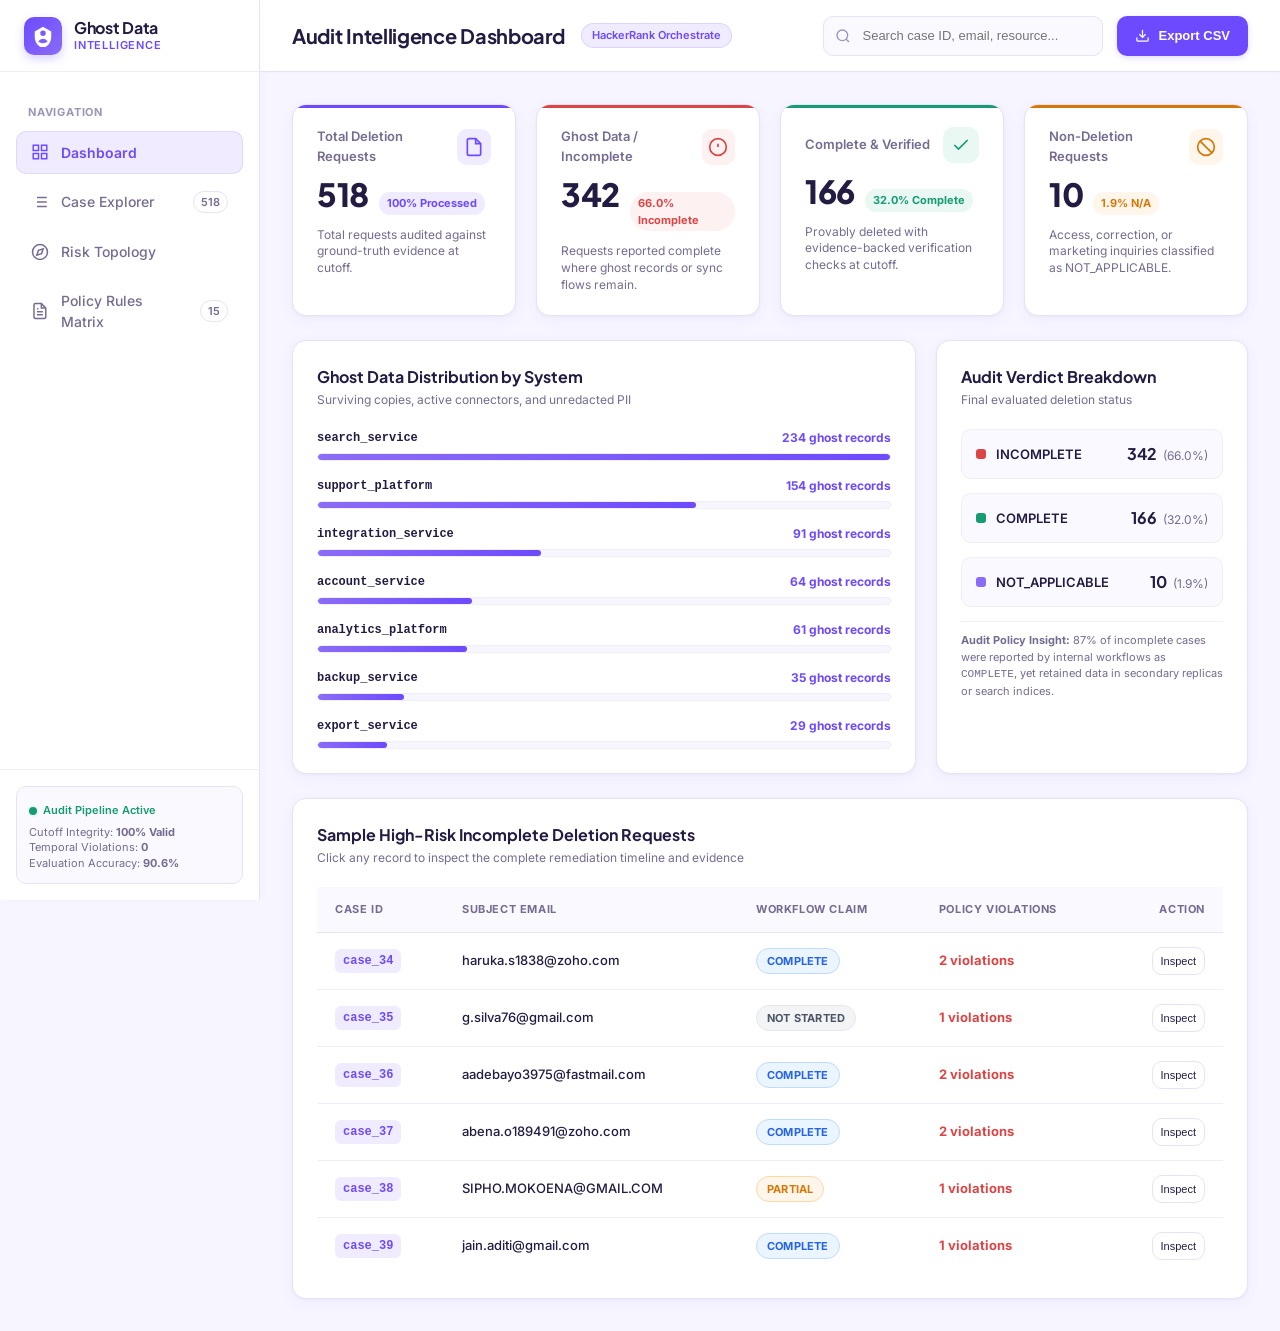
==== web/index.html @ 48d5da3a "DashBoard Added" ====
<!DOCTYPE html>
<html lang="en">
<head>
  <meta charset="UTF-8">
  <meta name="viewport" content="width=device-width, initial-scale=1.0">
  <title>Ghost Data Intelligence — Deletion Audit & Risk Telemetry</title>
  <meta name="description" content="Enterprise deletion audit intelligence platform for detecting residual personal data, replica drift, active sync flows, and restore risks.">
  <link rel="stylesheet" href="index.css">
</head>
<body>
  <div class="app-container">
    
    <!-- Fixed White Sidebar -->
    <aside class="sidebar">
      <div class="sidebar-header">
        <div class="logo-badge">
          <svg viewBox="0 0 24 24">
            <path d="M12 2L3 7v6c0 5.55 3.84 10.74 9 12 5.16-1.26 9-6.45 9-12V7l-9-5zm0 4a3 3 0 1 1 0 6 3 3 0 0 1 0-6zm5.13 12.09A7.94 7.94 0 0 1 12 20c-1.92 0-3.69-.69-5.13-1.91A5.99 5.99 0 0 1 12 15c2.16 0 4.07 1.15 5.13 3.09z"/>
          </svg>
        </div>
        <div class="logo-text">
          <span class="brand-title">Ghost Data</span>
          <span class="brand-subtitle">Intelligence</span>
        </div>
      </div>

      <nav class="sidebar-nav">
        <div class="nav-section-title">Navigation</div>
        <a class="nav-item active" data-tab="overview">
          <svg viewBox="0 0 24 24"><rect x="3" y="3" width="7" height="7"></rect><rect x="14" y="3" width="7" height="7"></rect><rect x="14" y="14" width="7" height="7"></rect><rect x="3" y="14" width="7" height="7"></rect></svg>
          <span>Dashboard</span>
        </a>
        <a class="nav-item" data-tab="explorer">
          <svg viewBox="0 0 24 24"><line x1="8" y1="6" x2="21" y2="6"></line><line x1="8" y1="12" x2="21" y2="12"></line><line x1="8" y1="18" x2="21" y2="18"></line><line x1="3" y1="6" x2="3.01" y2="6"></line><line x1="3" y1="12" x2="3.01" y2="12"></line><line x1="3" y1="18" x2="3.01" y2="18"></line></svg>
          <span>Case Explorer</span>
          <span class="nav-counter">518</span>
        </a>
        <a class="nav-item" data-tab="radar">
          <svg viewBox="0 0 24 24"><circle cx="12" cy="12" r="10"></circle><path d="M16.24 7.76l-2.12 6.36-6.36 2.12 2.12-6.36z"></path></svg>
          <span>Risk Topology</span>
        </a>
        <a class="nav-item" data-tab="rules">
          <svg viewBox="0 0 24 24"><path d="M14 2H6a2 2 0 0 0-2 2v16a2 2 0 0 0 2 2h12a2 2 0 0 0 2-2V8z"></path><polyline points="14 2 14 8 20 8"></polyline><line x1="16" y1="13" x2="8" y2="13"></line><line x1="16" y1="17" x2="8" y2="17"></line><polyline points="10 9 9 9 8 9"></polyline></svg>
          <span>Policy Rules Matrix</span>
          <span class="nav-counter">15</span>
        </a>
      </nav>

      <div class="sidebar-footer">
        <div class="audit-status-card">
          <div class="status-pill">
            <span class="status-dot"></span>
            <span>Audit Pipeline Active</span>
          </div>
          <div class="audit-meta-text">
            Cutoff Integrity: <strong>100% Valid</strong><br>
            Temporal Violations: <strong>0</strong><br>
            Evaluation Accuracy: <strong>90.6%</strong>
          </div>
        </div>
      </div>
    </aside>

    <!-- Main Canvas Content Area -->
    <main class="main-wrapper">
      
      <!-- Sticky Top Header -->
      <header class="top-header">
        <div class="header-left">
          <h1 id="page-title" class="page-title">Audit Intelligence Dashboard</h1>
          <span class="badge-tag">HackerRank Orchestrate</span>
        </div>

        <div class="header-right">
          <div class="header-search">
            <svg viewBox="0 0 24 24" fill="none" stroke="currentColor" stroke-width="2">
              <circle cx="11" cy="11" r="8"></circle>
              <line x1="21" y1="21" x2="16.65" y2="16.65"></line>
            </svg>
            <input type="text" id="header-search-input" placeholder="Search case ID, email, resource..." aria-label="Search cases">
          </div>
          <button id="export-filtered-btn" class="btn-primary" title="Export Current Filtered Ledger to CSV">
            <svg width="15" height="15" viewBox="0 0 24 24" fill="none" stroke="currentColor" stroke-width="2">
              <path d="M21 15v4a2 2 0 0 1-2 2H5a2 2 0 0 1-2-2v-4"></path>
              <polyline points="7 10 12 15 17 10"></polyline>
              <line x1="12" y1="15" x2="12" y2="3"></line>
            </svg>
            <span>Export CSV</span>
          </button>
        </div>
      </header>

      <!-- Main Body Container -->
      <div class="page-body">
        
        <!-- View 1: Overview Dashboard -->
        <section id="view-overview" class="view-section">
          
          <!-- 4 White KPI Cards -->
          <div class="kpi-grid">
            <div class="kpi-card kpi-primary">
              <div class="kpi-header">
                <span class="kpi-title">Total Deletion Requests</span>
                <div class="kpi-icon-wrap">
                  <svg viewBox="0 0 24 24"><path d="M14 2H6a2 2 0 0 0-2 2v16a2 2 0 0 0 2 2h12a2 2 0 0 0 2-2V8z"></path><polyline points="14 2 14 8 20 8"></polyline></svg>
                </div>
              </div>
              <div class="kpi-value-row">
                <span class="kpi-value">518</span>
                <span class="kpi-badge badge-primary">100% Processed</span>
              </div>
              <p class="kpi-desc">Total requests audited against ground-truth evidence at cutoff.</p>
            </div>

            <div class="kpi-card kpi-critical">
              <div class="kpi-header">
                <span class="kpi-title">Ghost Data / Incomplete</span>
                <div class="kpi-icon-wrap">
                  <svg viewBox="0 0 24 24"><circle cx="12" cy="12" r="10"></circle><line x1="12" y1="8" x2="12" y2="12"></line><line x1="12" y1="16" x2="12.01" y2="16"></line></svg>
                </div>
              </div>
              <div class="kpi-value-row">
                <span class="kpi-value">342</span>
                <span class="kpi-badge badge-critical">66.0% Incomplete</span>
              </div>
              <p class="kpi-desc">Requests reported complete where ghost records or sync flows remain.</p>
            </div>

            <div class="kpi-card kpi-success">
              <div class="kpi-header">
                <span class="kpi-title">Complete & Verified</span>
                <div class="kpi-icon-wrap">
                  <svg viewBox="0 0 24 24"><polyline points="20 6 9 17 4 12"></polyline></svg>
                </div>
              </div>
              <div class="kpi-value-row">
                <span class="kpi-value">166</span>
                <span class="kpi-badge badge-success">32.0% Complete</span>
              </div>
              <p class="kpi-desc">Provably deleted with evidence-backed verification checks at cutoff.</p>
            </div>

            <div class="kpi-card kpi-warning">
              <div class="kpi-header">
                <span class="kpi-title">Non-Deletion Requests</span>
                <div class="kpi-icon-wrap">
                  <svg viewBox="0 0 24 24"><circle cx="12" cy="12" r="10"></circle><line x1="4.93" y1="4.93" x2="19.07" y2="19.07"></line></svg>
                </div>
              </div>
              <div class="kpi-value-row">
                <span class="kpi-value">10</span>
                <span class="kpi-badge badge-warning">1.9% N/A</span>
              </div>
              <p class="kpi-desc">Access, correction, or marketing inquiries classified as NOT_APPLICABLE.</p>
            </div>
          </div>

          <!-- Charts & Analytics Row -->
          <div class="analytics-grid" style="margin-top: 24px;">
            
            <!-- Left Card: System Ghost Risk Distribution -->
            <div class="card">
              <div class="card-header">
                <div class="card-title-group">
                  <h3 class="card-title">Ghost Data Distribution by System</h3>
                  <span class="card-subtitle">Surviving copies, active connectors, and unredacted PII</span>
                </div>
              </div>
              <div id="top-systems-risk-list" class="system-risk-list">
                <!-- Dynamically populated -->
              </div>
            </div>

            <!-- Right Card: Audit Decision Summary -->
            <div class="card">
              <div class="card-header">
                <div class="card-title-group">
                  <h3 class="card-title">Audit Verdict Breakdown</h3>
                  <span class="card-subtitle">Final evaluated deletion status</span>
                </div>
              </div>
              <div class="stat-breakdown-list">
                <div class="stat-breakdown-item">
                  <div class="stat-left">
                    <span class="legend-indicator legend-critical"></span>
                    <span class="stat-name">INCOMPLETE</span>
                  </div>
                  <div class="stat-val-group">
                    <span class="stat-val">342</span>
                    <span class="stat-pct">(66.0%)</span>
                  </div>
                </div>

                <div class="stat-breakdown-item">
                  <div class="stat-left">
                    <span class="legend-indicator legend-success"></span>
                    <span class="stat-name">COMPLETE</span>
                  </div>
                  <div class="stat-val-group">
                    <span class="stat-val">166</span>
                    <span class="stat-pct">(32.0%)</span>
                  </div>
                </div>

                <div class="stat-breakdown-item">
                  <div class="stat-left">
                    <span class="legend-indicator legend-secondary"></span>
                    <span class="stat-name">NOT_APPLICABLE</span>
                  </div>
                  <div class="stat-val-group">
                    <span class="stat-val">10</span>
                    <span class="stat-pct">(1.9%)</span>
                  </div>
                </div>

                <div style="padding-top: 10px; border-top: 1px solid var(--border-light); font-size: 11px; color: var(--text-secondary); line-height: 1.5;">
                  <strong>Audit Policy Insight:</strong> 87% of incomplete cases were reported by internal workflows as <code>COMPLETE</code>, yet retained data in secondary replicas or search indices.
                </div>
              </div>
            </div>
          </div>

          <!-- Recent Incomplete Findings Table -->
          <div class="card" style="margin-top: 24px;">
            <div class="card-header">
              <div class="card-title-group">
                <h3 class="card-title">Sample High-Risk Incomplete Deletion Requests</h3>
                <span class="card-subtitle">Click any record to inspect the complete remediation timeline and evidence</span>
              </div>
            </div>
            <div class="table-responsive">
              <table class="data-table">
                <thead>
                  <tr>
                    <th>Case ID</th>
                    <th>Subject Email</th>
                    <th>Workflow Claim</th>
                    <th>Policy Violations</th>
                    <th style="text-align: right;">Action</th>
                  </tr>
                </thead>
                <tbody id="recent-critical-table-body">
                  <!-- Dynamically populated -->
                </tbody>
              </table>
            </div>
          </div>
        </section>

        <!-- View 2: Case Audit Explorer -->
        <section id="view-explorer" class="view-section" style="display: none;">
          
          <!-- Filter Controls Bar -->
          <div class="filter-bar">
            <div class="filter-chips">
              <button class="filter-chip active" data-status="ALL">All (518)</button>
              <button class="filter-chip" data-status="INCOMPLETE">Incomplete (342)</button>
              <button class="filter-chip" data-status="COMPLETE">Complete (166)</button>
              <button class="filter-chip" data-status="NOT_APPLICABLE">Not Applicable (10)</button>
            </div>

            <div class="filter-selects">
              <select id="filter-system-select" class="select-input" aria-label="Filter by system">
                <option value="ALL">All Systems</option>
                <option value="account_service">account_service</option>
                <option value="search_service">search_service</option>
                <option value="export_service">export_service</option>
                <option value="analytics_platform">analytics_platform</option>
                <option value="integration_service">integration_service</option>
                <option value="backup_service">backup_service</option>
                <option value="support_platform">support_platform</option>
                <option value="identity_service">identity_service</option>
                <option value="marketing_service">marketing_service</option>
              </select>

              <select id="filter-risk-select" class="select-input" aria-label="Filter by risk category">
                <option value="ALL">All Risk Types</option>
                <option value="FLOW">Active Data Flows</option>
                <option value="RESTORE">Backup Restore Risks</option>
                <option value="PII">Exposed PII / Unredacted</option>
                <option value="RECORD">Surviving Records</option>
              </select>
            </div>
          </div>

          <!-- Main Cases Data Table -->
          <div class="table-card" style="margin-top: 20px;">
            <div class="table-responsive">
              <table class="data-table">
                <thead>
                  <tr>
                    <th>Case ID</th>
                    <th>Subject Identity</th>
                    <th>Claimed Status</th>
                    <th>Audited Status</th>
                    <th>Violations</th>
                    <th>Remediation</th>
                    <th>Affected Systems</th>
                    <th style="text-align: right;">Action</th>
                  </tr>
                </thead>
                <tbody id="case-table-body">
                  <!-- Dynamically populated -->
                </tbody>
              </table>
            </div>

            <!-- Pagination Bar -->
            <div class="table-pagination">
              <div id="pagination-info" class="pagination-info">Showing 1 to 15 of 518 cases</div>
              <div class="pagination-controls">
                <button id="prev-page-btn" class="page-btn" aria-label="Previous page">&larr;</button>
                <div id="pagination-pages" style="display: flex; gap: 4px;"></div>
                <button id="next-page-btn" class="page-btn" aria-label="Next page">&rarr;</button>
              </div>
            </div>
          </div>
        </section>

        <!-- View 3: Ghost Risk Radar & Topology -->
        <section id="view-radar" class="view-section" style="display: none;">
          <div class="card">
            <div class="card-header">
              <div class="card-title-group">
                <h3 class="card-title">Ghost Data Recreation Vectors</h3>
                <span class="card-subtitle">Primary mechanisms through which deleted data returns to production</span>
              </div>
            </div>
            
            <div style="display: grid; grid-template-columns: repeat(2, 1fr); gap: 20px;">
              <div style="background: var(--surface-alt); border: 1px solid var(--border); border-radius: var(--radius-md); padding: 18px;">
                <div style="display: flex; align-items: center; gap: 8px; margin-bottom: 8px;">
                  <span class="step-phase-badge badge-phase-finding">VECTOR 01</span>
                  <strong style="font-size: 14px;">Active Integration Sync Flows</strong>
                </div>
                <p style="font-size: 12px; color: var(--text-secondary); line-height: 1.5; margin-bottom: 12px;">
                  Third-party connectors and internal synchronization jobs continue copying customer profiles from caching tiers or regional read replicas back to primary databases.
                </p>
                <div style="font-size: 11px; font-weight: 600; color: var(--primary);">
                  Required Action: <code>DISABLE_DATA_FLOW</code> before changing record copies.
                </div>
              </div>

              <div style="background: var(--surface-alt); border: 1px solid var(--border); border-radius: var(--radius-md); padding: 18px;">
                <div style="display: flex; align-items: center; gap: 8px; margin-bottom: 8px;">
                  <span class="step-phase-badge badge-phase-finding">VECTOR 02</span>
                  <strong style="font-size: 14px;">Automated Backup Restore Paths</strong>
                </div>
                <p style="font-size: 12px; color: var(--text-secondary); line-height: 1.5; margin-bottom: 12px;">
                  Point-in-time snapshot recovery scripts and scheduled failover routines recreate user profiles if backup metadata is not explicitly blocked.
                </p>
                <div style="font-size: 11px; font-weight: 600; color: var(--primary);">
                  Required Action: <code>BLOCK_RESTORE</code> to prevent secondary resurrection.
                </div>
              </div>

              <div style="background: var(--surface-alt); border: 1px solid var(--border); border-radius: var(--radius-md); padding: 18px;">
                <div style="display: flex; align-items: center; gap: 8px; margin-bottom: 8px;">
                  <span class="step-phase-badge badge-phase-finding">VECTOR 03</span>
                  <strong style="font-size: 14px;">Stale Search Index Documents</strong>
                </div>
                <p style="font-size: 12px; color: var(--text-secondary); line-height: 1.5; margin-bottom: 12px;">
                  Customer search documents in Elasticsearch / Lucene remain queryable when primary account deletions fail to emit index invalidation events.
                </p>
                <div style="font-size: 11px; font-weight: 600; color: var(--primary);">
                  Required Action: Explicit <code>DELETE_RECORD</code> on <code>search_service</code>.
                </div>
              </div>

              <div style="background: var(--surface-alt); border: 1px solid var(--border); border-radius: var(--radius-md); padding: 18px;">
                <div style="display: flex; align-items: center; gap: 8px; margin-bottom: 8px;">
                  <span class="step-phase-badge badge-phase-finding">VECTOR 04</span>
                  <strong style="font-size: 14px;">Unexpired Customer Data Exports</strong>
                </div>
                <p style="font-size: 12px; color: var(--text-secondary); line-height: 1.5; margin-bottom: 12px;">
                  Archival export bundles (JSON/CSV) generated for GDPR data portability requests remain available for download on S3/blob storage.
                </p>
                <div style="font-size: 11px; font-weight: 600; color: var(--primary);">
                  Required Action: Invalidate and <code>DELETE_RECORD</code> on <code>export_service</code>.
                </div>
              </div>
            </div>

            <!-- Remediation Order Diagram -->
            <div style="margin-top: 24px; padding: 20px; background: var(--surface); border: 1px solid var(--border); border-radius: var(--radius-md);">
              <h4 style="font-size: 13px; font-weight: 700; color: var(--text-main); margin-bottom: 10px;">Deterministic Remediation Pipeline Order</h4>
              <div style="display: flex; align-items: center; gap: 12px; flex-wrap: wrap; font-size: 12px;">
                <span class="step-phase-badge badge-phase-remediation">1. DISABLE_DATA_FLOW</span>
                <span>&rarr;</span>
                <span class="step-phase-badge badge-phase-remediation">2. BLOCK_RESTORE</span>
                <span>&rarr;</span>
                <span class="step-phase-badge badge-phase-remediation">3. DELETE_RECORD</span>
                <span>&rarr;</span>
                <span class="step-phase-badge badge-phase-remediation">4. REDACT_RECORD</span>
                <span>&rarr;</span>
                <span class="step-phase-badge badge-phase-remediation">5. ANONYMIZE_RECORD</span>
              </div>
            </div>
          </div>
        </section>

        <!-- View 4: Policy & Rules Matrix -->
        <section id="view-rules" class="view-section" style="display: none;">
          <div class="card">
            <div class="card-header">
              <div class="card-title-group">
                <h3 class="card-title">Platform Deletion Rules Matrix</h3>
                <span class="card-subtitle">Exact 15 policy requirements specified in dataset/deletion_rules.csv</span>
              </div>
            </div>
            <div class="table-responsive">
              <table class="data-table">
                <thead>
                  <tr>
                    <th>Rule ID</th>
                    <th>Data Category</th>
                    <th>Required Action</th>
                    <th>Governed Systems</th>
                    <th>Trigger Condition</th>
                    <th>Legal / Compliance Description</th>
                  </tr>
                </thead>
                <tbody id="rules-table-body">
                  <!-- Dynamically populated -->
                </tbody>
              </table>
            </div>
          </div>
        </section>

      </div>
    </main>
  </div>

  <!-- Interactive Investigation Modal -->
  <div id="case-modal" class="modal-overlay">
    <div class="modal-container">
      <div class="modal-header">
        <div class="modal-title-group">
          <h2 style="font-family: var(--font-heading); font-size: 17px; font-weight: 700;">Case Investigation Dossier</h2>
        </div>
        <button id="modal-close-btn" class="modal-close-btn" aria-label="Close modal">
          <svg width="20" height="20" viewBox="0 0 24 24" fill="none" stroke="currentColor" stroke-width="2">
            <line x1="18" y1="6" x2="6" y2="18"></line>
            <line x1="6" y1="6" x2="18" y2="18"></line>
          </svg>
        </button>
      </div>
      <div id="modal-body-content" class="modal-body">
        <!-- Dynamically rendered via app.js -->
      </div>
    </div>
  </div>

  <!-- Scripts -->
  <script src="data.js"></script>
  <script src="app.js"></script>
</body>
</html>
---- web/index.css ----
/* Ghost Data Intelligence — Enterprise Light Theme Design System */
@import url('https://fonts.googleapis.com/css2?family=Inter:wght@400;500;600;700&family=Plus+Jakarta+Sans:wght@500;600;700;800&display=swap');

:root {
  /* Brand Theme Tokens — Exact Specified Palette */
  --primary: #6D4AFF;          /* Vibrant purple */
  --primary-hover: #5B38F0;
  --primary-light: #F0EBFF;
  --secondary: #8B6CF6;        /* Medium purple */
  --secondary-light: #F4F1FE;
  
  --bg-page: #F7F5FF;          /* Very light lavender page background */
  --surface: #FFFFFF;          /* Pure white cards and tables */
  --surface-alt: #FAF9FF;      /* Very soft secondary surface */
  --border: #E8E2F5;           /* Subtle lavender-gray borders */
  --border-light: #F0ECF8;
  
  --text-main: #241B43;        /* Deep plum main text */
  --text-secondary: #766B91;   /* Muted purple-gray */
  --text-muted: #9E94B8;       /* Subtle muted text */
  
  --success: #169B72;          /* Clean accessible green */
  --success-bg: #EAF8F3;
  --success-border: #C1EBDD;
  
  --warning: #D97706;          /* Amber */
  --warning-bg: #FEF6EB;
  --warning-border: #FCD8A5;
  
  --critical: #DC4545;         /* Accessible red */
  --critical-bg: #FDF1F1;
  --critical-border: #F8C8C8;

  --info: #3B82F6;
  --info-bg: #EFF6FF;
  
  /* Elevation Shadows — Soft & Crisp */
  --shadow-sm: 0 1px 2px rgba(36, 27, 67, 0.04);
  --shadow-md: 0 4px 16px rgba(109, 74, 255, 0.05), 0 1px 3px rgba(36, 27, 67, 0.04);
  --shadow-lg: 0 10px 30px rgba(109, 74, 255, 0.08), 0 4px 10px rgba(36, 27, 67, 0.04);
  --shadow-modal: 0 20px 50px rgba(36, 27, 67, 0.16), 0 8px 20px rgba(109, 74, 255, 0.08);

  /* Layout Constants */
  --sidebar-width: 260px;
  --header-height: 72px;
  --radius-sm: 6px;
  --radius-md: 10px;
  --radius-lg: 14px;
  --radius-full: 9999px;

  /* Typography */
  --font-main: 'Inter', -apple-system, BlinkMacSystemFont, 'Segoe UI', Roboto, sans-serif;
  --font-heading: 'Plus Jakarta Sans', var(--font-main);
  
  --transition-fast: 0.15s ease;
  --transition-normal: 0.25s ease;
}

/* Base Reset & Core Styles */
*, *::before, *::after {
  box-sizing: border-box;
  margin: 0;
  padding: 0;
}

html, body {
  height: 100%;
  font-family: var(--font-main);
  background-color: var(--bg-page);
  color: var(--text-main);
  font-size: 14px;
  line-height: 1.5;
  -webkit-font-smoothing: antialiased;
  -moz-osx-font-smoothing: grayscale;
}

/* App Shell Layout */
.app-container {
  display: flex;
  min-height: 100vh;
  width: 100%;
}

/* Fixed White Sidebar */
.sidebar {
  width: var(--sidebar-width);
  background-color: var(--surface);
  border-right: 1px solid var(--border);
  position: fixed;
  top: 0;
  bottom: 0;
  left: 0;
  display: flex;
  flex-direction: column;
  z-index: 50;
  box-shadow: 2px 0 12px rgba(109, 74, 255, 0.02);
}

.sidebar-header {
  height: var(--header-height);
  padding: 0 24px;
  display: flex;
  align-items: center;
  gap: 12px;
  border-bottom: 1px solid var(--border-light);
}

.logo-badge {
  width: 38px;
  height: 38px;
  background: linear-gradient(135deg, var(--primary) 0%, var(--secondary) 100%);
  border-radius: 10px;
  display: flex;
  align-items: center;
  justify-content: center;
  color: #FFFFFF;
  box-shadow: 0 4px 10px rgba(109, 74, 255, 0.25);
}

.logo-badge svg {
  width: 22px;
  height: 22px;
  fill: currentColor;
}

.logo-text {
  display: flex;
  flex-direction: column;
}

.brand-title {
  font-family: var(--font-heading);
  font-size: 16px;
  font-weight: 700;
  color: var(--text-main);
  letter-spacing: -0.3px;
  line-height: 1.2;
}

.brand-subtitle {
  font-size: 11px;
  font-weight: 600;
  color: var(--primary);
  text-transform: uppercase;
  letter-spacing: 0.8px;
}

.sidebar-nav {
  padding: 24px 16px;
  display: flex;
  flex-direction: column;
  gap: 6px;
  flex: 1;
  overflow-y: auto;
}

.nav-section-title {
  font-size: 11px;
  font-weight: 700;
  text-transform: uppercase;
  color: var(--text-muted);
  letter-spacing: 0.8px;
  padding: 8px 12px 4px 12px;
}

.nav-item {
  display: flex;
  align-items: center;
  gap: 12px;
  padding: 10px 14px;
  border-radius: var(--radius-md);
  color: var(--text-secondary);
  font-weight: 500;
  text-decoration: none;
  cursor: pointer;
  transition: all var(--transition-fast);
  border: 1px solid transparent;
}

.nav-item svg {
  width: 18px;
  height: 18px;
  stroke: currentColor;
  stroke-width: 2;
  fill: none;
  transition: stroke var(--transition-fast);
}

.nav-item:hover {
  background-color: var(--surface-alt);
  color: var(--primary);
}

.nav-item.active {
  background-color: var(--primary-light);
  color: var(--primary);
  font-weight: 600;
  border-color: rgba(109, 74, 255, 0.12);
}

.nav-item.active svg {
  stroke: var(--primary);
}

.nav-counter {
  margin-left: auto;
  font-size: 11px;
  font-weight: 600;
  padding: 2px 7px;
  border-radius: var(--radius-full);
  background-color: var(--surface);
  color: var(--text-secondary);
  border: 1px solid var(--border);
}

.nav-item.active .nav-counter {
  background-color: var(--primary);
  color: #FFFFFF;
  border-color: var(--primary);
}

.sidebar-footer {
  padding: 16px;
  border-top: 1px solid var(--border-light);
}

.audit-status-card {
  background: var(--surface-alt);
  border: 1px solid var(--border);
  border-radius: var(--radius-md);
  padding: 12px;
}

.status-pill {
  display: inline-flex;
  align-items: center;
  gap: 6px;
  font-size: 11px;
  font-weight: 600;
  color: var(--success);
  margin-bottom: 6px;
}

.status-dot {
  width: 8px;
  height: 8px;
  border-radius: 50%;
  background-color: var(--success);
  box-shadow: 0 0 0 2px var(--success-bg);
}

.audit-meta-text {
  font-size: 11px;
  color: var(--text-secondary);
  line-height: 1.4;
}

/* Main Canvas Content Area */
.main-wrapper {
  margin-left: var(--sidebar-width);
  flex: 1;
  display: flex;
  flex-direction: column;
  min-width: 0;
  background-color: var(--bg-page);
}

/* Header Area */
.top-header {
  height: var(--header-height);
  background-color: var(--surface);
  border-bottom: 1px solid var(--border);
  padding: 0 32px;
  display: flex;
  align-items: center;
  justify-content: space-between;
  position: sticky;
  top: 0;
  z-index: 40;
  box-shadow: 0 1px 3px rgba(36, 27, 67, 0.02);
}

.header-left {
  display: flex;
  align-items: center;
  gap: 16px;
}

.page-title {
  font-family: var(--font-heading);
  font-size: 20px;
  font-weight: 700;
  color: var(--text-main);
  letter-spacing: -0.3px;
}

.badge-tag {
  font-size: 11px;
  font-weight: 600;
  padding: 3px 10px;
  border-radius: var(--radius-full);
  background-color: var(--primary-light);
  color: var(--primary);
  border: 1px solid rgba(109, 74, 255, 0.15);
}

.header-right {
  display: flex;
  align-items: center;
  gap: 14px;
}

.header-search {
  position: relative;
  width: 280px;
}

.header-search input {
  width: 100%;
  height: 40px;
  padding: 0 14px 0 38px;
  border-radius: var(--radius-md);
  border: 1px solid var(--border);
  background-color: var(--surface-alt);
  color: var(--text-main);
  font-size: 13px;
  outline: none;
  transition: all var(--transition-fast);
}

.header-search input:focus {
  background-color: var(--surface);
  border-color: var(--primary);
  box-shadow: 0 0 0 3px rgba(109, 74, 255, 0.1);
}

.header-search svg {
  position: absolute;
  left: 12px;
  top: 50%;
  transform: translateY(-50%);
  width: 16px;
  height: 16px;
  stroke: var(--text-muted);
}

.btn-primary {
  background-color: var(--primary);
  color: #FFFFFF;
  border: none;
  height: 40px;
  padding: 0 18px;
  border-radius: var(--radius-md);
  font-weight: 600;
  font-size: 13px;
  cursor: pointer;
  display: inline-flex;
  align-items: center;
  gap: 8px;
  transition: all var(--transition-fast);
  box-shadow: 0 2px 6px rgba(109, 74, 255, 0.2);
}

.btn-primary:hover {
  background-color: var(--primary-hover);
  transform: translateY(-1px);
  box-shadow: 0 4px 12px rgba(109, 74, 255, 0.28);
}

.btn-secondary {
  background-color: var(--surface);
  color: var(--text-main);
  border: 1px solid var(--border);
  height: 40px;
  padding: 0 16px;
  border-radius: var(--radius-md);
  font-weight: 500;
  font-size: 13px;
  cursor: pointer;
  display: inline-flex;
  align-items: center;
  gap: 8px;
  transition: all var(--transition-fast);
}

.btn-secondary:hover {
  background-color: var(--surface-alt);
  border-color: var(--secondary);
  color: var(--primary);
}

/* Main Canvas Body */
.page-body {
  padding: 32px;
  display: flex;
  flex-direction: column;
  gap: 28px;
  max-width: 1440px;
  width: 100%;
}

/* KPI Cards Grid */
.kpi-grid {
  display: grid;
  grid-template-columns: repeat(4, 1fr);
  gap: 20px;
}

.kpi-card {
  background-color: var(--surface);
  border: 1px solid var(--border);
  border-radius: var(--radius-lg);
  padding: 22px 24px;
  box-shadow: var(--shadow-md);
  display: flex;
  flex-direction: column;
  gap: 12px;
  position: relative;
  overflow: hidden;
  transition: transform var(--transition-fast), box-shadow var(--transition-fast);
}

.kpi-card:hover {
  transform: translateY(-2px);
  box-shadow: var(--shadow-lg);
}

.kpi-card::before {
  content: '';
  position: absolute;
  top: 0;
  left: 0;
  right: 0;
  height: 3px;
  background-color: transparent;
}

.kpi-card.kpi-primary::before { background-color: var(--primary); }
.kpi-card.kpi-critical::before { background-color: var(--critical); }
.kpi-card.kpi-success::before { background-color: var(--success); }
.kpi-card.kpi-warning::before { background-color: var(--warning); }

.kpi-header {
  display: flex;
  align-items: center;
  justify-content: space-between;
}

.kpi-title {
  font-size: 13px;
  font-weight: 600;
  color: var(--text-secondary);
}

.kpi-icon-wrap {
  width: 36px;
  height: 36px;
  border-radius: 10px;
  display: flex;
  align-items: center;
  justify-content: center;
}

.kpi-primary .kpi-icon-wrap { background-color: var(--primary-light); color: var(--primary); }
.kpi-critical .kpi-icon-wrap { background-color: var(--critical-bg); color: var(--critical); }
.kpi-success .kpi-icon-wrap { background-color: var(--success-bg); color: var(--success); }
.kpi-warning .kpi-icon-wrap { background-color: var(--warning-bg); color: var(--warning); }

.kpi-icon-wrap svg {
  width: 20px;
  height: 20px;
  stroke: currentColor;
  stroke-width: 2;
  fill: none;
}

.kpi-value-row {
  display: flex;
  align-items: baseline;
  gap: 10px;
}

.kpi-value {
  font-family: var(--font-heading);
  font-size: 32px;
  font-weight: 800;
  color: var(--text-main);
  letter-spacing: -0.5px;
  line-height: 1;
}

.kpi-badge {
  font-size: 11px;
  font-weight: 700;
  padding: 3px 8px;
  border-radius: var(--radius-full);
}

.kpi-badge.badge-primary { background-color: var(--primary-light); color: var(--primary); }
.kpi-badge.badge-critical { background-color: var(--critical-bg); color: var(--critical); }
.kpi-badge.badge-success { background-color: var(--success-bg); color: var(--success); }
.kpi-badge.badge-warning { background-color: var(--warning-bg); color: var(--warning); }

.kpi-desc {
  font-size: 12px;
  color: var(--text-secondary);
  line-height: 1.4;
}

/* Charts & Analytics Row */
.analytics-grid {
  display: grid;
  grid-template-columns: 2fr 1fr;
  gap: 20px;
}

.card {
  background-color: var(--surface);
  border: 1px solid var(--border);
  border-radius: var(--radius-lg);
  box-shadow: var(--shadow-md);
  padding: 24px;
}

.card-header {
  display: flex;
  align-items: center;
  justify-content: space-between;
  margin-bottom: 20px;
}

.card-title-group {
  display: flex;
  flex-direction: column;
  gap: 2px;
}

.card-title {
  font-family: var(--font-heading);
  font-size: 16px;
  font-weight: 700;
  color: var(--text-main);
}

.card-subtitle {
  font-size: 12px;
  color: var(--text-secondary);
}

/* System Risk Distribution Horizontal Bars */
.system-risk-list {
  display: flex;
  flex-direction: column;
  gap: 16px;
}

.system-risk-item {
  display: flex;
  flex-direction: column;
  gap: 6px;
}

.system-risk-meta {
  display: flex;
  justify-content: space-between;
  align-items: center;
}

.system-name-tag {
  font-family: 'SF Mono', Consolas, Monaco, monospace;
  font-size: 12px;
  font-weight: 600;
  color: var(--text-main);
}

.system-risk-count {
  font-size: 12px;
  font-weight: 700;
  color: var(--primary);
}

.progress-bar-bg {
  width: 100%;
  height: 8px;
  background-color: var(--bg-page);
  border-radius: var(--radius-full);
  overflow: hidden;
  border: 1px solid var(--border-light);
}

.progress-bar-fill {
  height: 100%;
  background: linear-gradient(90deg, var(--secondary) 0%, var(--primary) 100%);
  border-radius: var(--radius-full);
  transition: width 0.6s cubic-bezier(0.4, 0, 0.2, 1);
}

/* Status Donut Breakdown */
.stat-breakdown-list {
  display: flex;
  flex-direction: column;
  gap: 14px;
}

.stat-breakdown-item {
  display: flex;
  align-items: center;
  justify-content: space-between;
  padding: 12px 14px;
  border-radius: var(--radius-md);
  background-color: var(--surface-alt);
  border: 1px solid var(--border-light);
}

.stat-left {
  display: flex;
  align-items: center;
  gap: 10px;
}

.legend-indicator {
  width: 10px;
  height: 10px;
  border-radius: 3px;
}

.legend-critical { background-color: var(--critical); }
.legend-success { background-color: var(--success); }
.legend-secondary { background-color: var(--secondary); }

.stat-name {
  font-size: 13px;
  font-weight: 600;
  color: var(--text-main);
}

.stat-val-group {
  display: flex;
  align-items: baseline;
  gap: 6px;
}

.stat-val {
  font-family: var(--font-heading);
  font-size: 16px;
  font-weight: 700;
  color: var(--text-main);
}

.stat-pct {
  font-size: 12px;
  color: var(--text-secondary);
}

/* Filter Controls Bar */
.filter-bar {
  background-color: var(--surface);
  border: 1px solid var(--border);
  border-radius: var(--radius-lg);
  padding: 16px 20px;
  box-shadow: var(--shadow-sm);
  display: flex;
  align-items: center;
  justify-content: space-between;
  flex-wrap: wrap;
  gap: 16px;
}

.filter-chips {
  display: flex;
  align-items: center;
  gap: 8px;
  flex-wrap: wrap;
}

.filter-chip {
  padding: 6px 14px;
  border-radius: var(--radius-full);
  font-size: 12px;
  font-weight: 600;
  background-color: var(--surface-alt);
  color: var(--text-secondary);
  border: 1px solid var(--border);
  cursor: pointer;
  transition: all var(--transition-fast);
}

.filter-chip:hover {
  background-color: var(--primary-light);
  color: var(--primary);
  border-color: rgba(109, 74, 255, 0.2);
}

.filter-chip.active {
  background-color: var(--primary);
  color: #FFFFFF;
  border-color: var(--primary);
  box-shadow: 0 2px 8px rgba(109, 74, 255, 0.25);
}

.filter-selects {
  display: flex;
  align-items: center;
  gap: 10px;
}

.select-input {
  height: 36px;
  padding: 0 12px;
  border-radius: var(--radius-md);
  border: 1px solid var(--border);
  background-color: var(--surface-alt);
  color: var(--text-main);
  font-size: 12px;
  font-weight: 500;
  outline: none;
  cursor: pointer;
}

.select-input:focus {
  border-color: var(--primary);
}

/* Clean Enterprise Data Table */
.table-card {
  background-color: var(--surface);
  border: 1px solid var(--border);
  border-radius: var(--radius-lg);
  box-shadow: var(--shadow-md);
  overflow: hidden;
}

.table-responsive {
  width: 100%;
  overflow-x: auto;
}

.data-table {
  width: 100%;
  border-collapse: collapse;
  text-align: left;
}

.data-table th {
  background-color: var(--surface-alt);
  padding: 14px 18px;
  font-size: 11px;
  font-weight: 700;
  text-transform: uppercase;
  color: var(--text-secondary);
  letter-spacing: 0.6px;
  border-bottom: 1px solid var(--border);
  white-space: nowrap;
}

.data-table td {
  padding: 14px 18px;
  border-bottom: 1px solid var(--border-light);
  color: var(--text-main);
  font-size: 13px;
  vertical-align: middle;
}

.data-table tbody tr {
  transition: background-color var(--transition-fast);
  cursor: pointer;
}

.data-table tbody tr:hover {
  background-color: var(--primary-light);
}

.data-table tbody tr:last-child td {
  border-bottom: none;
}

.case-id-badge {
  font-family: 'SF Mono', Consolas, Monaco, monospace;
  font-size: 12px;
  font-weight: 700;
  color: var(--primary);
  background-color: var(--primary-light);
  padding: 3px 8px;
  border-radius: var(--radius-sm);
  display: inline-block;
}

.email-cell {
  font-weight: 500;
  color: var(--text-main);
}

/* Status Badges */
.status-badge {
  display: inline-flex;
  align-items: center;
  gap: 6px;
  padding: 4px 10px;
  border-radius: var(--radius-full);
  font-size: 11px;
  font-weight: 700;
  letter-spacing: 0.2px;
  white-space: nowrap;
}

.badge-complete {
  background-color: var(--success-bg);
  color: var(--success);
  border: 1px solid var(--success-border);
}

.badge-incomplete {
  background-color: var(--critical-bg);
  color: var(--critical);
  border: 1px solid var(--critical-border);
}

.badge-not-applicable {
  background-color: var(--surface-alt);
  color: var(--text-secondary);
  border: 1px solid var(--border);
}

.badge-reported-complete {
  background-color: #EBF5FF;
  color: #2563EB;
  border: 1px solid #BFDBFE;
}

.badge-reported-partial {
  background-color: var(--warning-bg);
  color: var(--warning);
  border: 1px solid var(--warning-border);
}

.badge-reported-not-started {
  background-color: #F3F4F6;
  color: #4B5563;
  border: 1px solid #E5E7EB;
}

.system-tag-list {
  display: flex;
  flex-wrap: wrap;
  gap: 4px;
}

.sys-tag {
  font-size: 10px;
  font-family: 'SF Mono', Consolas, monospace;
  padding: 2px 6px;
  border-radius: 4px;
  background-color: var(--surface-alt);
  color: var(--text-secondary);
  border: 1px solid var(--border);
}

/* Pagination Footer */
.table-pagination {
  padding: 14px 24px;
  background-color: var(--surface);
  border-top: 1px solid var(--border);
  display: flex;
  align-items: center;
  justify-content: space-between;
}

.pagination-info {
  font-size: 12px;
  color: var(--text-secondary);
}

.pagination-controls {
  display: flex;
  align-items: center;
  gap: 6px;
}

.page-btn {
  width: 32px;
  height: 32px;
  display: flex;
  align-items: center;
  justify-content: center;
  border-radius: var(--radius-sm);
  border: 1px solid var(--border);
  background-color: var(--surface);
  color: var(--text-main);
  font-size: 12px;
  font-weight: 600;
  cursor: pointer;
  transition: all var(--transition-fast);
}

.page-btn:hover:not(:disabled) {
  background-color: var(--primary-light);
  color: var(--primary);
  border-color: var(--primary);
}

.page-btn.active {
  background-color: var(--primary);
  color: #FFFFFF;
  border-color: var(--primary);
}

.page-btn:disabled {
  opacity: 0.4;
  cursor: not-allowed;
}

/* Interactive Investigation Modal */
.modal-overlay {
  position: fixed;
  top: 0;
  left: 0;
  right: 0;
  bottom: 0;
  background-color: rgba(36, 27, 67, 0.45);
  backdrop-filter: blur(4px);
  z-index: 100;
  display: flex;
  align-items: center;
  justify-content: center;
  padding: 24px;
  opacity: 0;
  visibility: hidden;
  transition: opacity 0.25s ease, visibility 0.25s ease;
}

.modal-overlay.open {
  opacity: 1;
  visibility: visible;
}

.modal-container {
  background-color: var(--surface);
  border: 1px solid var(--border);
  border-radius: var(--radius-lg);
  box-shadow: var(--shadow-modal);
  width: 100%;
  max-width: 860px;
  max-height: 90vh;
  display: flex;
  flex-direction: column;
  overflow: hidden;
  transform: translateY(20px);
  transition: transform 0.25s cubic-bezier(0.16, 1, 0.3, 1);
}

.modal-overlay.open .modal-container {
  transform: translateY(0);
}

.modal-header {
  padding: 20px 24px;
  border-bottom: 1px solid var(--border);
  display: flex;
  align-items: center;
  justify-content: space-between;
  background-color: var(--surface);
}

.modal-title-group {
  display: flex;
  align-items: center;
  gap: 12px;
}

.modal-close-btn {
  width: 32px;
  height: 32px;
  border-radius: var(--radius-sm);
  border: none;
  background: transparent;
  color: var(--text-secondary);
  display: flex;
  align-items: center;
  justify-content: center;
  cursor: pointer;
  transition: all var(--transition-fast);
}

.modal-close-btn:hover {
  background-color: var(--surface-alt);
  color: var(--text-main);
}

.modal-body {
  padding: 24px;
  overflow-y: auto;
  display: flex;
  flex-direction: column;
  gap: 20px;
}

/* Case Overview Section in Modal */
.case-meta-grid {
  display: grid;
  grid-template-columns: repeat(3, 1fr);
  gap: 12px;
  background-color: var(--surface-alt);
  border: 1px solid var(--border-light);
  border-radius: var(--radius-md);
  padding: 16px;
}

.meta-field {
  display: flex;
  flex-direction: column;
  gap: 4px;
}

.meta-label {
  font-size: 11px;
  font-weight: 600;
  text-transform: uppercase;
  color: var(--text-muted);
  letter-spacing: 0.5px;
}

.meta-value {
  font-size: 13px;
  font-weight: 600;
  color: var(--text-main);
}

/* Request Text Quotation */
.request-text-card {
  background-color: var(--surface-alt);
  border-left: 3px solid var(--primary);
  border-radius: 0 var(--radius-md) var(--radius-md) 0;
  padding: 14px 18px;
  font-size: 13px;
  color: var(--text-main);
  line-height: 1.5;
  font-style: italic;
}

/* Multi-Phase Timeline */
.timeline-section-title {
  font-family: var(--font-heading);
  font-size: 14px;
  font-weight: 700;
  color: var(--text-main);
  display: flex;
  align-items: center;
  justify-content: space-between;
}

.timeline {
  display: flex;
  flex-direction: column;
  position: relative;
  padding-left: 28px;
  margin-top: 8px;
}

.timeline::before {
  content: '';
  position: absolute;
  top: 8px;
  bottom: 8px;
  left: 9px;
  width: 2px;
  background-color: var(--border);
}

.timeline-step {
  position: relative;
  margin-bottom: 16px;
}

.timeline-step:last-child {
  margin-bottom: 0;
}

.step-marker {
  position: absolute;
  left: -28px;
  top: 4px;
  width: 20px;
  height: 20px;
  border-radius: 50%;
  background-color: var(--surface);
  border: 2px solid var(--border);
  display: flex;
  align-items: center;
  justify-content: center;
  font-size: 10px;
  font-weight: 700;
  z-index: 2;
}

.step-finding .step-marker {
  border-color: var(--critical);
  background-color: var(--critical-bg);
  color: var(--critical);
}

.step-remediation .step-marker {
  border-color: var(--primary);
  background-color: var(--primary-light);
  color: var(--primary);
}

.step-verification .step-marker {
  border-color: var(--success);
  background-color: var(--success-bg);
  color: var(--success);
}

.step-card {
  background-color: var(--surface);
  border: 1px solid var(--border);
  border-radius: var(--radius-md);
  padding: 12px 16px;
  display: flex;
  flex-direction: column;
  gap: 6px;
  transition: all var(--transition-fast);
}

.step-card:hover {
  border-color: var(--primary);
  box-shadow: var(--shadow-sm);
}

.step-header {
  display: flex;
  align-items: center;
  justify-content: space-between;
}

.step-phase-badge {
  font-size: 10px;
  font-weight: 700;
  text-transform: uppercase;
  padding: 2px 7px;
  border-radius: var(--radius-sm);
}

.badge-phase-finding { background-color: var(--critical-bg); color: var(--critical); }
.badge-phase-remediation { background-color: var(--primary-light); color: var(--primary); }
.badge-phase-verification { background-color: var(--success-bg); color: var(--success); }

.step-resource-tag {
  font-family: 'SF Mono', Consolas, monospace;
  font-size: 12px;
  font-weight: 600;
  color: var(--text-main);
}

.step-operation-text {
  font-size: 12px;
  color: var(--text-secondary);
}

.step-evidence-link {
  font-size: 11px;
  font-weight: 600;
  color: var(--primary);
  background-color: var(--primary-light);
  padding: 2px 8px;
  border-radius: var(--radius-sm);
  display: inline-flex;
  align-items: center;
  gap: 4px;
}

/* Policy Rules Matrix Table */
.rule-treatment-badge {
  font-size: 11px;
  font-weight: 700;
  padding: 3px 8px;
  border-radius: 4px;
  font-family: 'SF Mono', Consolas, monospace;
}

.rule-delete { background-color: var(--critical-bg); color: var(--critical); border: 1px solid var(--critical-border); }
.rule-redact { background-color: var(--primary-light); color: var(--primary); border: 1px solid rgba(109,74,255,0.2); }
.rule-anonymize { background-color: var(--warning-bg); color: var(--warning); border: 1px solid var(--warning-border); }
.rule-retain { background-color: var(--success-bg); color: var(--success); border: 1px solid var(--success-border); }
.rule-tombstone { background-color: #EFF6FF; color: #2563EB; border: 1px solid #BFDBFE; }

/* Responsive Adjustments */
@media (max-width: 1024px) {
  .kpi-grid {
    grid-template-columns: repeat(2, 1fr);
  }
  .analytics-grid {
    grid-template-columns: 1fr;
  }
}

@media (max-width: 768px) {
  .sidebar {
    transform: translateX(-100%);
    transition: transform var(--transition-normal);
  }
  .sidebar.mobile-open {
    transform: translateX(0);
  }
  .main-wrapper {
    margin-left: 0;
  }
  .kpi-grid {
    grid-template-columns: 1fr;
  }
  .top-header {
    padding: 0 16px;
  }
  .page-body {
    padding: 16px;
  }
  .header-search {
    width: 180px;
  }
}
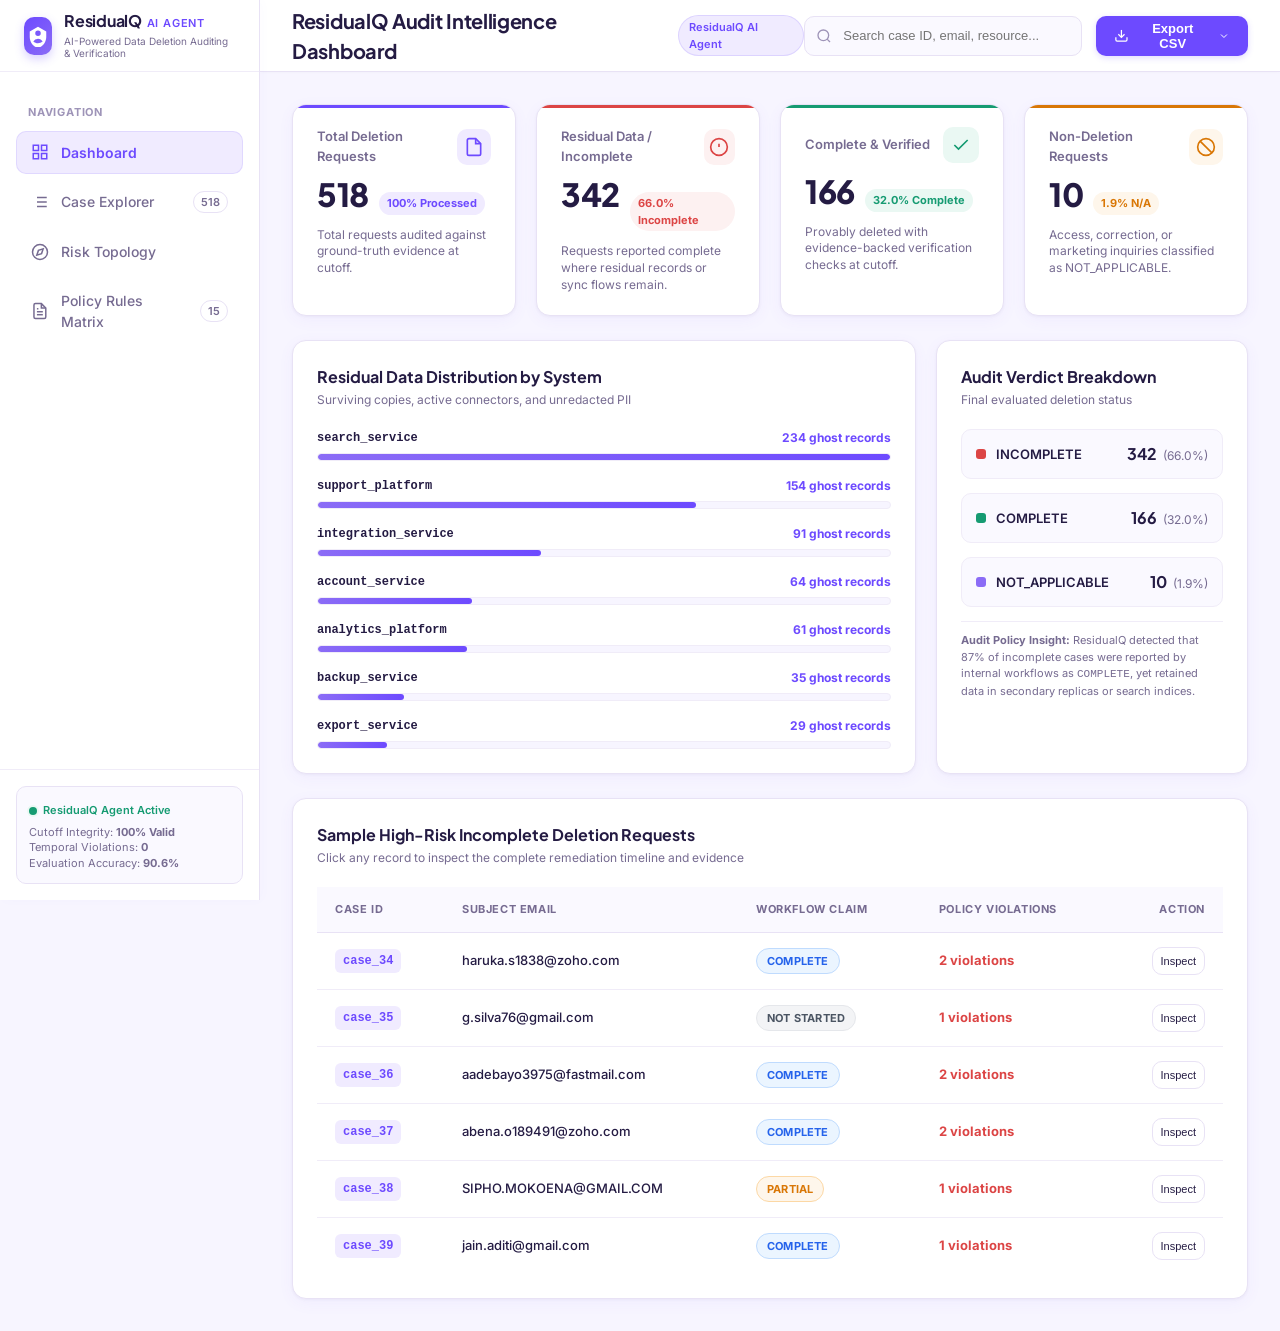
==== commit dc95c6f9: "Dashboard Error Fixed" ====
--- a/web/index.html
+++ b/web/index.html
@@ -3,8 +3,8 @@
 <head>
   <meta charset="UTF-8">
   <meta name="viewport" content="width=device-width, initial-scale=1.0">
-  <title>Ghost Data Intelligence — Deletion Audit & Risk Telemetry</title>
-  <meta name="description" content="Enterprise deletion audit intelligence platform for detecting residual personal data, replica drift, active sync flows, and restore risks.">
+  <title>ResidualQ AI Agent — AI-Powered Data Deletion Auditing & Verification</title>
+  <meta name="description" content="ResidualQ AI Agent: AI-Powered Data Deletion Auditing & Verification platform for detecting residual personal data, replica drift, active sync flows, and restore risks.">
   <link rel="stylesheet" href="index.css">
 </head>
 <body>
@@ -13,14 +13,17 @@
     <!-- Fixed White Sidebar -->
     <aside class="sidebar">
       <div class="sidebar-header">
-        <div class="logo-badge">
+        <div class="logo-badge" title="ResidualQ AI Agent">
           <svg viewBox="0 0 24 24">
             <path d="M12 2L3 7v6c0 5.55 3.84 10.74 9 12 5.16-1.26 9-6.45 9-12V7l-9-5zm0 4a3 3 0 1 1 0 6 3 3 0 0 1 0-6zm5.13 12.09A7.94 7.94 0 0 1 12 20c-1.92 0-3.69-.69-5.13-1.91A5.99 5.99 0 0 1 12 15c2.16 0 4.07 1.15 5.13 3.09z"/>
           </svg>
         </div>
         <div class="logo-text">
-          <span class="brand-title">Ghost Data</span>
-          <span class="brand-subtitle">Intelligence</span>
+          <div style="display: flex; align-items: baseline; gap: 5px;">
+            <span class="brand-title">ResidualQ</span>
+            <span class="brand-subtitle">AI Agent</span>
+          </div>
+          <span class="brand-tagline">AI-Powered Data Deletion Auditing &amp; Verification</span>
         </div>
       </div>
 
@@ -50,7 +53,7 @@
         <div class="audit-status-card">
           <div class="status-pill">
             <span class="status-dot"></span>
-            <span>Audit Pipeline Active</span>
+            <span>ResidualQ Agent Active</span>
           </div>
           <div class="audit-meta-text">
             Cutoff Integrity: <strong>100% Valid</strong><br>
@@ -67,8 +70,8 @@
       <!-- Sticky Top Header -->
       <header class="top-header">
         <div class="header-left">
-          <h1 id="page-title" class="page-title">Audit Intelligence Dashboard</h1>
-          <span class="badge-tag">HackerRank Orchestrate</span>
+          <h1 id="page-title" class="page-title">ResidualQ Audit Intelligence Dashboard</h1>
+          <span class="badge-tag">ResidualQ AI Agent</span>
         </div>
 
         <div class="header-right">
@@ -79,14 +82,57 @@
             </svg>
             <input type="text" id="header-search-input" placeholder="Search case ID, email, resource..." aria-label="Search cases">
           </div>
-          <button id="export-filtered-btn" class="btn-primary" title="Export Current Filtered Ledger to CSV">
-            <svg width="15" height="15" viewBox="0 0 24 24" fill="none" stroke="currentColor" stroke-width="2">
-              <path d="M21 15v4a2 2 0 0 1-2 2H5a2 2 0 0 1-2-2v-4"></path>
-              <polyline points="7 10 12 15 17 10"></polyline>
-              <line x1="12" y1="15" x2="12" y2="3"></line>
-            </svg>
-            <span>Export CSV</span>
-          </button>
+
+          <!-- Enterprise CSV Export Dropdown -->
+          <div class="export-dropdown">
+            <button id="export-dropdown-toggle" class="btn-primary" aria-haspopup="true" aria-expanded="false" title="Export Audit Results to CSV">
+              <svg width="15" height="15" viewBox="0 0 24 24" fill="none" stroke="currentColor" stroke-width="2">
+                <path d="M21 15v4a2 2 0 0 1-2 2H5a2 2 0 0 1-2-2v-4"></path>
+                <polyline points="7 10 12 15 17 10"></polyline>
+                <line x1="12" y1="15" x2="12" y2="3"></line>
+              </svg>
+              <span id="export-btn-label">Export CSV</span>
+              <svg width="12" height="12" viewBox="0 0 24 24" fill="none" stroke="currentColor" stroke-width="2" style="margin-left: 2px;">
+                <polyline points="6 9 12 15 18 9"></polyline>
+              </svg>
+            </button>
+            <div id="export-menu" class="export-menu" role="menu">
+              <div class="export-section-label">Official Submission Format</div>
+              <button class="export-item" id="export-submission-all-btn" role="menuitem">
+                <div>
+                  <div>Export All (518 Cases)</div>
+                  <div class="export-item-desc">case_id,deletion_status,steps_json</div>
+                </div>
+                <span class="export-item-badge">submission</span>
+              </button>
+              <button class="export-item" id="export-submission-filtered-btn" role="menuitem">
+                <div>
+                  <div>Export Filtered Cases</div>
+                  <div class="export-item-desc">Preserves official submission schema</div>
+                </div>
+                <span class="export-item-badge" id="export-filtered-badge">filtered</span>
+              </button>
+
+              <div class="export-divider"></div>
+
+              <div class="export-section-label">Detailed Audit Report</div>
+              <button class="export-item" id="export-detailed-all-btn" role="menuitem">
+                <div>
+                  <div>Export Full Audit Report</div>
+                  <div class="export-item-desc">All columns formatted for Excel / Sheets</div>
+                </div>
+                <span class="export-item-badge">report</span>
+              </button>
+              <button class="export-item" id="export-detailed-filtered-btn" role="menuitem">
+                <div>
+                  <div>Export Filtered Report</div>
+                  <div class="export-item-desc">Summary report for active filtered view</div>
+                </div>
+                <span class="export-item-badge">report</span>
+              </button>
+            </div>
+          </div>
+
         </div>
       </header>
 
@@ -114,7 +160,7 @@
 
             <div class="kpi-card kpi-critical">
               <div class="kpi-header">
-                <span class="kpi-title">Ghost Data / Incomplete</span>
+                <span class="kpi-title">Residual Data / Incomplete</span>
                 <div class="kpi-icon-wrap">
                   <svg viewBox="0 0 24 24"><circle cx="12" cy="12" r="10"></circle><line x1="12" y1="8" x2="12" y2="12"></line><line x1="12" y1="16" x2="12.01" y2="16"></line></svg>
                 </div>
@@ -123,7 +169,7 @@
                 <span class="kpi-value">342</span>
                 <span class="kpi-badge badge-critical">66.0% Incomplete</span>
               </div>
-              <p class="kpi-desc">Requests reported complete where ghost records or sync flows remain.</p>
+              <p class="kpi-desc">Requests reported complete where residual records or sync flows remain.</p>
             </div>
 
             <div class="kpi-card kpi-success">
@@ -158,11 +204,11 @@
           <!-- Charts & Analytics Row -->
           <div class="analytics-grid" style="margin-top: 24px;">
             
-            <!-- Left Card: System Ghost Risk Distribution -->
+            <!-- Left Card: System Residual Risk Distribution -->
             <div class="card">
               <div class="card-header">
                 <div class="card-title-group">
-                  <h3 class="card-title">Ghost Data Distribution by System</h3>
+                  <h3 class="card-title">Residual Data Distribution by System</h3>
                   <span class="card-subtitle">Surviving copies, active connectors, and unredacted PII</span>
                 </div>
               </div>
@@ -214,7 +260,7 @@
                 </div>
 
                 <div style="padding-top: 10px; border-top: 1px solid var(--border-light); font-size: 11px; color: var(--text-secondary); line-height: 1.5;">
-                  <strong>Audit Policy Insight:</strong> 87% of incomplete cases were reported by internal workflows as <code>COMPLETE</code>, yet retained data in secondary replicas or search indices.
+                  <strong>Audit Policy Insight:</strong> ResidualQ detected that 87% of incomplete cases were reported by internal workflows as <code>COMPLETE</code>, yet retained data in secondary replicas or search indices.
                 </div>
               </div>
             </div>
@@ -317,12 +363,12 @@
           </div>
         </section>
 
-        <!-- View 3: Ghost Risk Radar & Topology -->
+        <!-- View 3: Risk Radar & Topology -->
         <section id="view-radar" class="view-section" style="display: none;">
           <div class="card">
             <div class="card-header">
               <div class="card-title-group">
-                <h3 class="card-title">Ghost Data Recreation Vectors</h3>
+                <h3 class="card-title">Residual Data Recreation Vectors</h3>
                 <span class="card-subtitle">Primary mechanisms through which deleted data returns to production</span>
               </div>
             </div>
@@ -383,7 +429,7 @@
 
             <!-- Remediation Order Diagram -->
             <div style="margin-top: 24px; padding: 20px; background: var(--surface); border: 1px solid var(--border); border-radius: var(--radius-md);">
-              <h4 style="font-size: 13px; font-weight: 700; color: var(--text-main); margin-bottom: 10px;">Deterministic Remediation Pipeline Order</h4>
+              <h4 style="font-size: 13px; font-weight: 700; color: var(--text-main); margin-bottom: 10px;">ResidualQ Deterministic Remediation Pipeline Order</h4>
               <div style="display: flex; align-items: center; gap: 12px; flex-wrap: wrap; font-size: 12px;">
                 <span class="step-phase-badge badge-phase-remediation">1. DISABLE_DATA_FLOW</span>
                 <span>&rarr;</span>
@@ -437,7 +483,7 @@
     <div class="modal-container">
       <div class="modal-header">
         <div class="modal-title-group">
-          <h2 style="font-family: var(--font-heading); font-size: 17px; font-weight: 700;">Case Investigation Dossier</h2>
+          <h2 style="font-family: var(--font-heading); font-size: 17px; font-weight: 700;">ResidualQ Case Investigation Dossier</h2>
         </div>
         <button id="modal-close-btn" class="modal-close-btn" aria-label="Close modal">
           <svg width="20" height="20" viewBox="0 0 24 24" fill="none" stroke="currentColor" stroke-width="2">
@@ -452,6 +498,9 @@
     </div>
   </div>
 
+  <!-- Toast Notification Container -->
+  <div id="toast-container" class="toast-container" aria-live="polite"></div>
+
   <!-- Scripts -->
   <script src="data.js"></script>
   <script src="app.js"></script>
--- a/web/index.css
+++ b/web/index.css
@@ -1,4 +1,4 @@
-/* Ghost Data Intelligence — Enterprise Light Theme Design System */
+/* ResidualQ AI Agent — AI-Powered Data Deletion Auditing & Verification */
 @import url('https://fonts.googleapis.com/css2?family=Inter:wght@400;500;600;700&family=Plus+Jakarta+Sans:wght@500;600;700;800&display=swap');
 
 :root {
@@ -145,6 +145,14 @@
   letter-spacing: 0.8px;
 }
 
+.brand-tagline {
+  font-size: 10px;
+  color: var(--text-secondary);
+  line-height: 1.25;
+  margin-top: 3px;
+  display: block;
+}
+
 .sidebar-nav {
   padding: 24px 16px;
   display: flex;
@@ -1217,3 +1225,155 @@
     width: 180px;
   }
 }
+
+/* Export Dropdown Menu & Toast Feedback */
+.export-dropdown {
+  position: relative;
+  display: inline-block;
+}
+
+.export-menu {
+  position: absolute;
+  top: calc(100% + 6px);
+  right: 0;
+  background-color: var(--surface);
+  border: 1px solid var(--border);
+  border-radius: var(--radius-md);
+  box-shadow: var(--shadow-modal);
+  padding: 6px;
+  min-width: 280px;
+  z-index: 120;
+  display: none;
+  flex-direction: column;
+  gap: 2px;
+  animation: fadeInDown 0.18s ease-out;
+}
+
+.export-menu.open {
+  display: flex;
+}
+
+@keyframes fadeInDown {
+  from {
+    opacity: 0;
+    transform: translateY(-8px);
+  }
+  to {
+    opacity: 1;
+    transform: translateY(0);
+  }
+}
+
+.export-section-label {
+  font-size: 10px;
+  font-weight: 700;
+  text-transform: uppercase;
+  color: var(--text-muted);
+  letter-spacing: 0.6px;
+  padding: 8px 10px 4px 10px;
+}
+
+.export-item {
+  display: flex;
+  align-items: center;
+  justify-content: space-between;
+  padding: 8px 12px;
+  border-radius: var(--radius-sm);
+  color: var(--text-main);
+  font-size: 12px;
+  font-weight: 500;
+  cursor: pointer;
+  transition: all var(--transition-fast);
+  border: none;
+  background: transparent;
+  width: 100%;
+  text-align: left;
+}
+
+.export-item:hover {
+  background-color: var(--primary-light);
+  color: var(--primary);
+}
+
+.export-item-desc {
+  font-size: 10px;
+  color: var(--text-muted);
+  margin-top: 1px;
+}
+
+.export-item-badge {
+  font-family: 'SF Mono', Consolas, monospace;
+  font-size: 10px;
+  padding: 2px 6px;
+  border-radius: 4px;
+  background-color: var(--surface-alt);
+  color: var(--primary);
+  border: 1px solid var(--border);
+}
+
+.export-divider {
+  height: 1px;
+  background-color: var(--border-light);
+  margin: 4px 0;
+}
+
+/* Toast Notifications Container */
+.toast-container {
+  position: fixed;
+  bottom: 24px;
+  right: 24px;
+  z-index: 200;
+  display: flex;
+  flex-direction: column;
+  gap: 10px;
+  pointer-events: none;
+}
+
+.toast {
+  pointer-events: auto;
+  background-color: var(--surface);
+  border: 1px solid var(--border);
+  border-radius: var(--radius-md);
+  box-shadow: var(--shadow-lg);
+  padding: 12px 18px;
+  display: flex;
+  align-items: center;
+  gap: 12px;
+  font-size: 13px;
+  font-weight: 500;
+  color: var(--text-main);
+  min-width: 280px;
+  max-width: 420px;
+  transform: translateY(20px);
+  opacity: 0;
+  transition: all 0.25s cubic-bezier(0.16, 1, 0.3, 1);
+}
+
+.toast.show {
+  transform: translateY(0);
+  opacity: 1;
+}
+
+.toast-success {
+  border-left: 4px solid var(--success);
+}
+
+.toast-success svg {
+  color: var(--success);
+}
+
+.toast-warning {
+  border-left: 4px solid var(--warning);
+}
+
+.toast-warning svg {
+  color: var(--warning);
+}
+
+.toast-error {
+  border-left: 4px solid var(--critical);
+}
+
+.toast-error svg {
+  color: var(--critical);
+}
